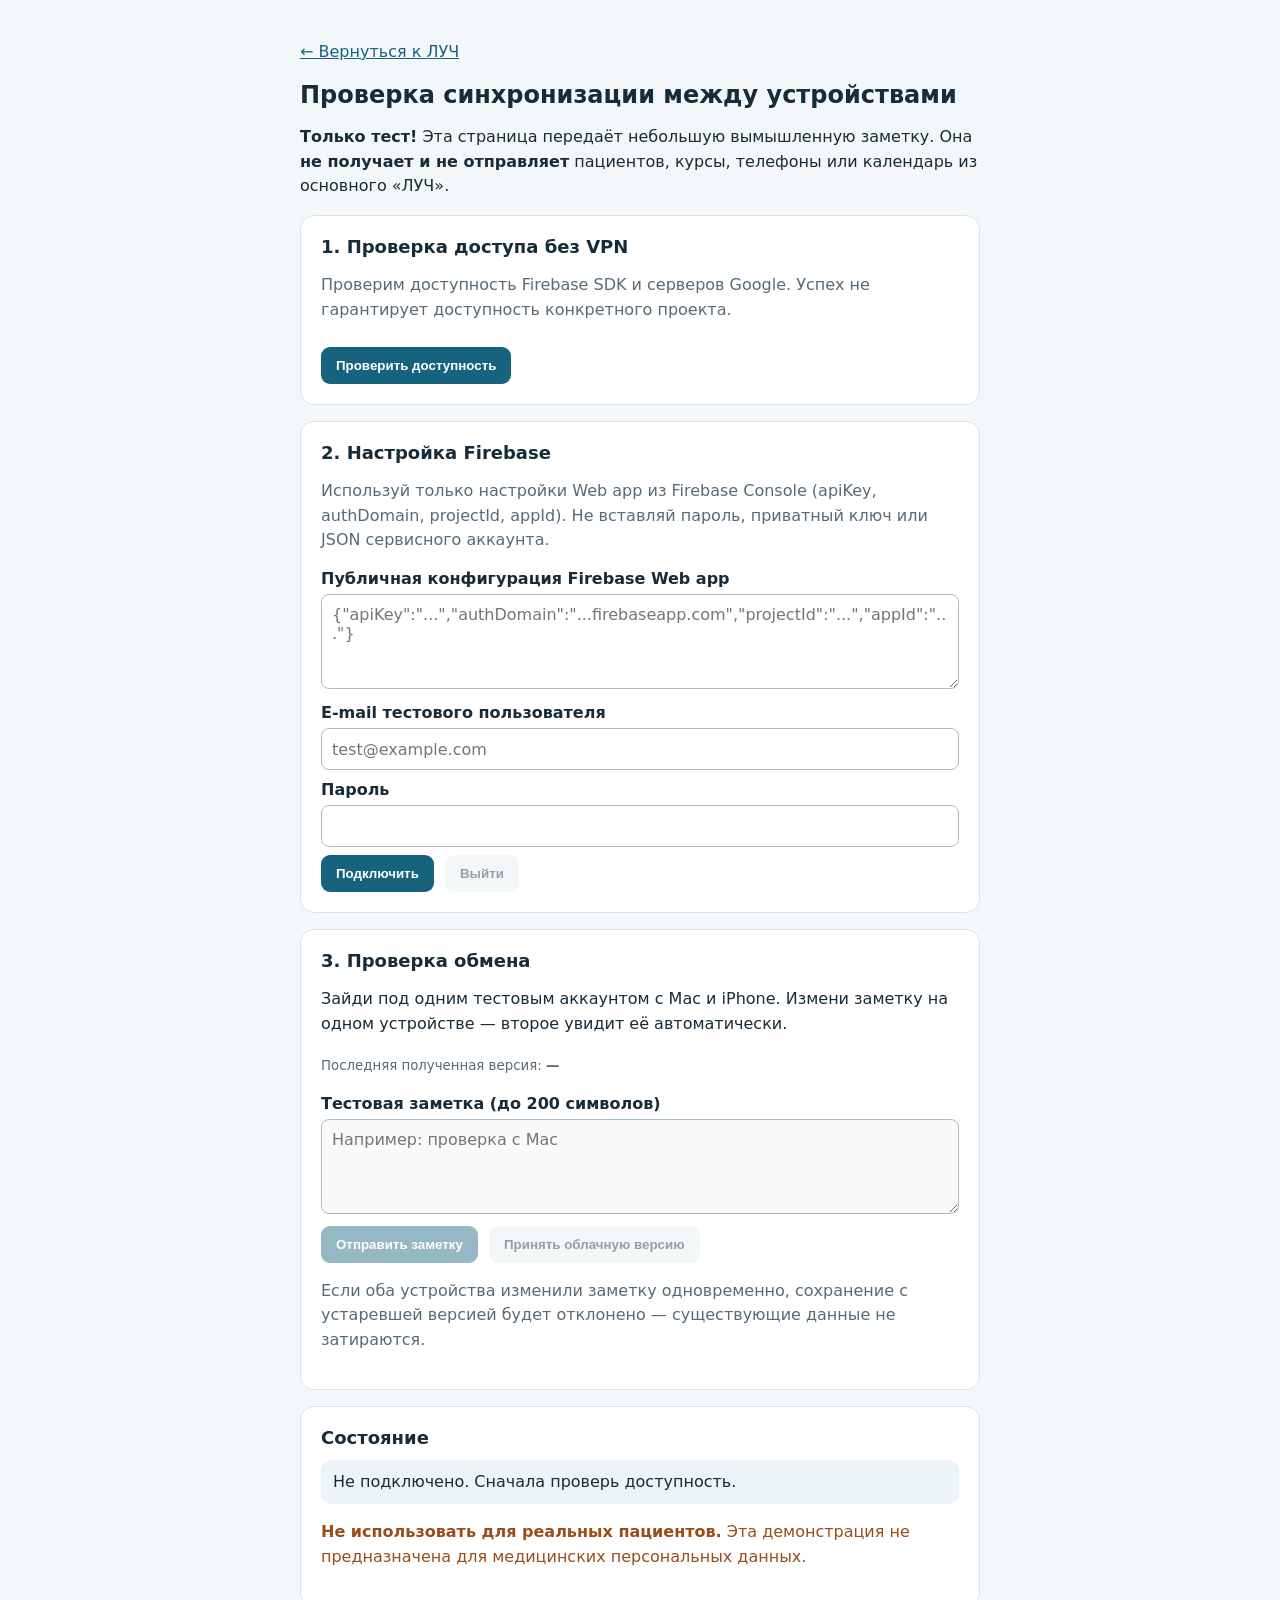
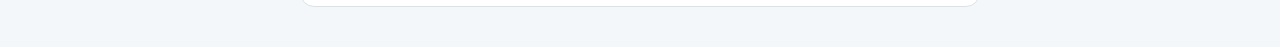
==== sync-lab.html @ bc5dfca0 "Publish LUCH from private main 293f0259989a" ====
<!doctype html>
<html lang="ru">
<head>
<meta charset="utf-8">
<meta name="viewport" content="width=device-width,initial-scale=1">
<meta name="robots" content="noindex,nofollow">
<title>ЛУЧ · Проверка синхронизации</title>
<style>
:root{font-family:system-ui,-apple-system,sans-serif;background:#f4f7f9;color:#172b38;font-size:16px}
*{box-sizing:border-box}body{margin:0;padding:24px 16px}.wrap{max-width:680px;margin:auto}
h1{font-size:24px;margin:0 0 8px}h2{font-size:18px;margin:0 0 12px}
p{line-height:1.55}small,.muted{color:#586a76}.panel{background:white;border:1px solid #d9e3e7;border-radius:14px;padding:20px;margin:16px 0}
label{font-weight:650;display:block;margin:10px 0 6px}textarea,input{width:100%;border:1px solid #a9bbc4;border-radius:8px;padding:10px;font:inherit;min-height:42px}
textarea{min-height:95px;resize:vertical}button{border:0;border-radius:9px;background:#17637e;color:white;padding:11px 15px;margin:8px 6px 0 0;cursor:pointer;font-weight:650}
button:disabled{opacity:.45;cursor:not-allowed}.secondary{background:#e7eef1;color:#172b38}
#status{white-space:pre-wrap;background:#edf4f7;border-radius:10px;padding:12px;min-height:44px}
a{color:#17637e}strong{font-weight:750}.warn{color:#9a4c1b}
</style>
</head>
<body>
<main class="wrap">
<p><a href="./index.html">← Вернуться к ЛУЧ</a></p>
<h1>Проверка синхронизации между устройствами</h1>
<p><strong>Только тест!</strong> Эта страница передаёт небольшую вымышленную заметку. Она <strong>не получает и не отправляет</strong> пациентов, курсы, телефоны или календарь из основного «ЛУЧ».</p>
<section class="panel">
<h2>1. Проверка доступа без VPN</h2>
<p class="muted">Проверим доступность Firebase SDK и серверов Google. Успех не гарантирует доступность конкретного проекта.</p>
<button type="button" id="network-check">Проверить доступность</button>
</section>
<section class="panel">
<h2>2. Настройка Firebase</h2>
<p class="muted">Используй только настройки Web app из Firebase Console (apiKey, authDomain, projectId, appId). Не вставляй пароль, приватный ключ или JSON сервисного аккаунта.</p>
<label for="firebase-config">Публичная конфигурация Firebase Web app</label>
<textarea id="firebase-config" placeholder='{"apiKey":"...","authDomain":"...firebaseapp.com","projectId":"...","appId":"..."}' spellcheck="false"></textarea>
<label for="email">E-mail тестового пользователя</label>
<input type="email" id="email" autocomplete="username" placeholder="test@example.com">
<label for="password">Пароль</label>
<input type="password" id="password" autocomplete="current-password">
<button type="button" id="sign-in">Подключить</button>
<button type="button" id="sign-out" class="secondary" disabled>Выйти</button>
</section>
<section class="panel">
<h2>3. Проверка обмена</h2>
<p>Зайди под одним тестовым аккаунтом с Mac и iPhone. Измени заметку на одном устройстве — второе увидит её автоматически.</p>
<p><small>Последняя полученная версия: <strong id="remote-version">—</strong></small></p>
<label for="pilot-text">Тестовая заметка (до 200 символов)</label>
<textarea id="pilot-text" maxlength="200" disabled placeholder="Например: проверка с Mac"></textarea>
<button type="button" id="save-note" disabled>Отправить заметку</button>
<button type="button" id="reload-note" class="secondary" disabled>Принять облачную версию</button>
<p class="muted">Если оба устройства изменили заметку одновременно, сохранение с устаревшей версией будет отклонено — существующие данные не затираются.</p>
</section>
<section class="panel">
<h2>Состояние</h2>
<div id="status" role="status" aria-live="polite">Не подключено. Сначала проверь доступность.</div>
<p class="warn"><strong>Не использовать для реальных пациентов.</strong> Эта демонстрация не предназначена для медицинских персональных данных.</p>
</section>
</main>
<script type="module" src="./sync-lab.mjs"></script>
</body>
</html>
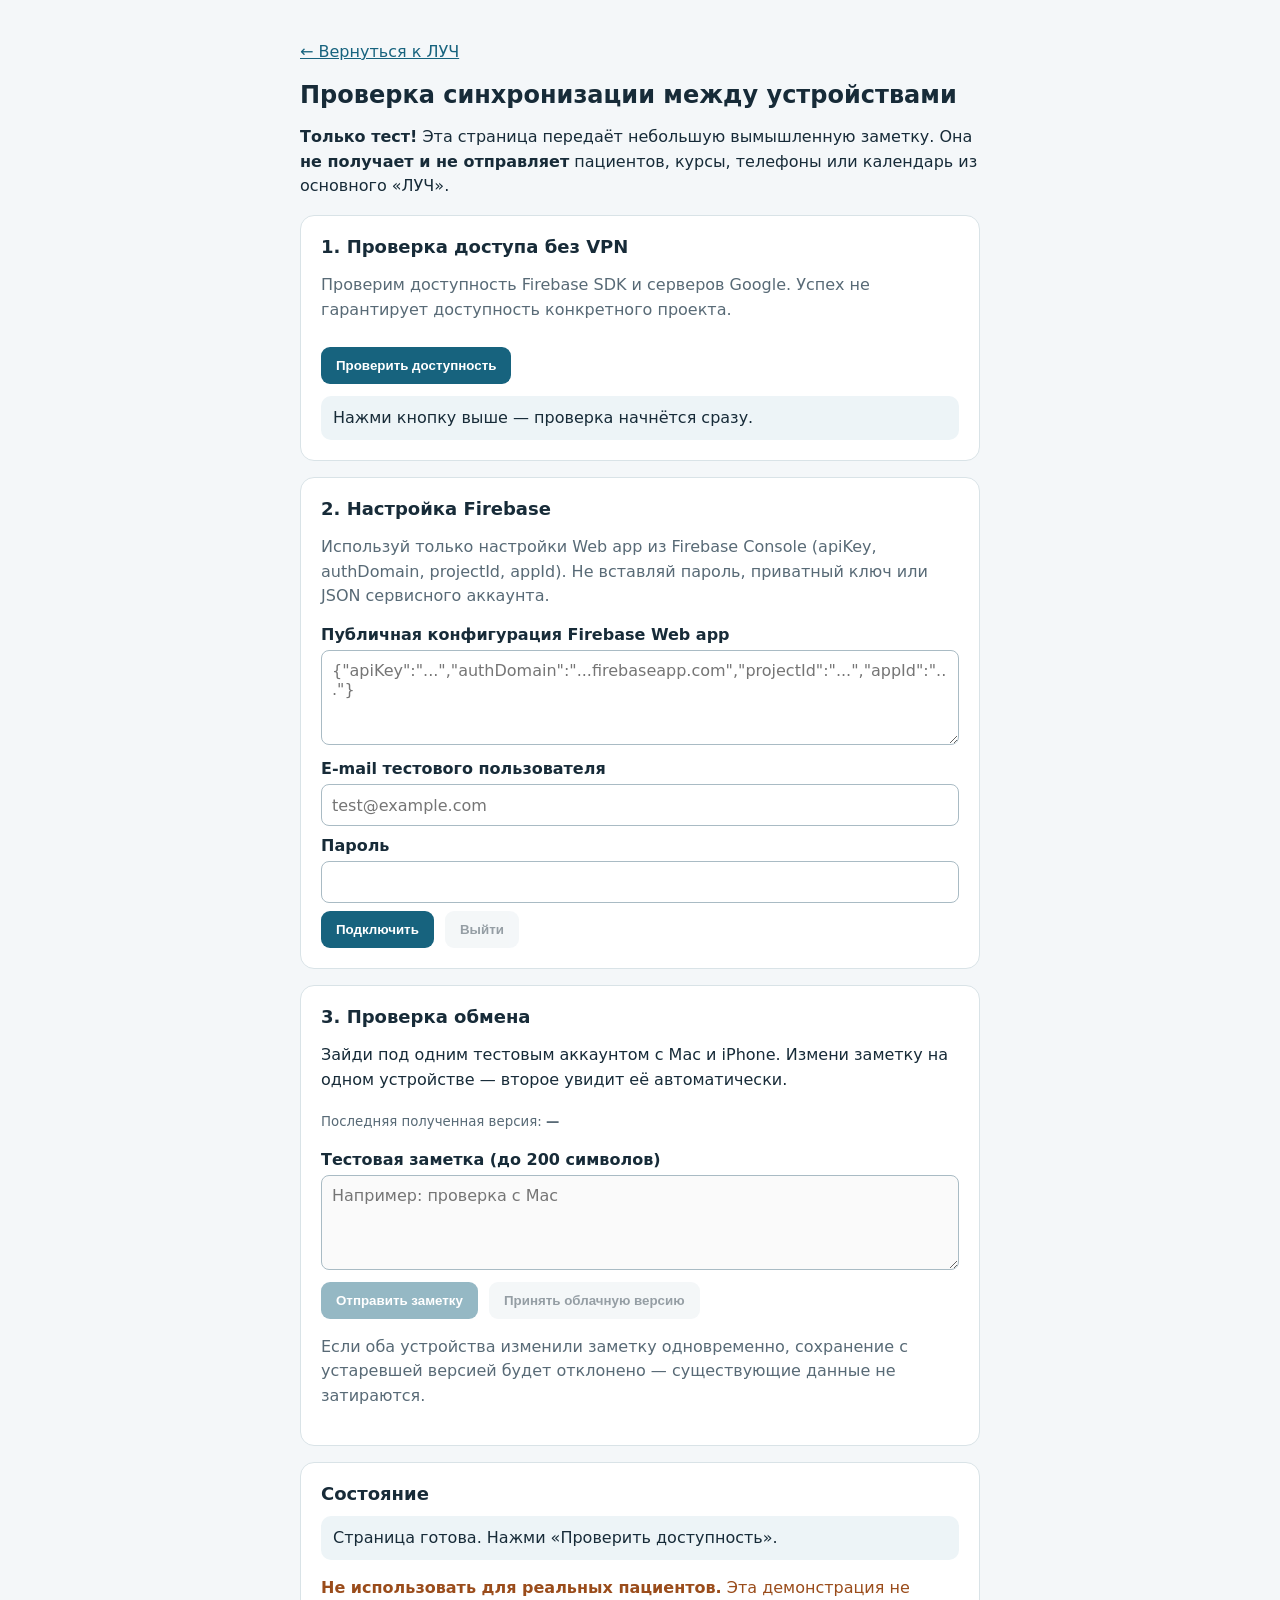
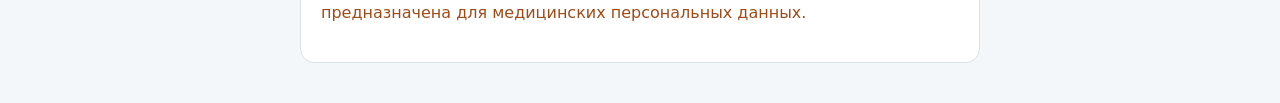
==== commit 65fcecf7: "Publish LUCH from private main bc9509f49ab5" ====
--- a/sync-lab.html
+++ b/sync-lab.html
@@ -13,6 +13,7 @@
 label{font-weight:650;display:block;margin:10px 0 6px}textarea,input{width:100%;border:1px solid #a9bbc4;border-radius:8px;padding:10px;font:inherit;min-height:42px}
 textarea{min-height:95px;resize:vertical}button{border:0;border-radius:9px;background:#17637e;color:white;padding:11px 15px;margin:8px 6px 0 0;cursor:pointer;font-weight:650}
 button:disabled{opacity:.45;cursor:not-allowed}.secondary{background:#e7eef1;color:#172b38}
+#network-results{margin-top:12px;white-space:pre-wrap;background:#edf4f7;border-radius:10px;padding:12px;min-height:44px}
 #status{white-space:pre-wrap;background:#edf4f7;border-radius:10px;padding:12px;min-height:44px}
 a{color:#17637e}strong{font-weight:750}.warn{color:#9a4c1b}
 </style>
@@ -26,6 +27,7 @@
 <h2>1. Проверка доступа без VPN</h2>
 <p class="muted">Проверим доступность Firebase SDK и серверов Google. Успех не гарантирует доступность конкретного проекта.</p>
 <button type="button" id="network-check">Проверить доступность</button>
+<div id="network-results" role="status" aria-live="polite" class="network-results">Результат проверки появится здесь.</div>
 </section>
 <section class="panel">
 <h2>2. Настройка Firebase</h2>
@@ -55,6 +57,61 @@
 <p class="warn"><strong>Не использовать для реальных пациентов.</strong> Эта демонстрация не предназначена для медицинских персональных данных.</p>
 </section>
 </main>
-<script type="module" src="./sync-lab.mjs"></script>
+<script>
+(function () {
+  // This small network check runs independently of Firebase modules.
+  // The button works even when JavaScript modules are blocked by the network.
+  const button = document.getElementById('network-check');
+  const output = document.getElementById('status');
+  const networkOutput = document.getElementById('network-results');
+  const endpoints = [
+    ['Firebase SDK', 'https://www.gstatic.com/firebasejs/13.3.0/firebase-app.js'],
+    ['Firestore', 'https://firestore.googleapis.com/'],
+    ['Авторизация', 'https://identitytoolkit.googleapis.com/']
+  ];
+  output.textContent = 'Страница готова. Нажми «Проверить доступность».';
+  networkOutput.textContent = 'Нажми кнопку выше — проверка начнётся сразу.';
+  button.addEventListener('click', async function () {
+    button.disabled = true;
+    const results = endpoints.map(function (entry) { return entry[0] + ': проверяется…'; });
+    const show = function () {
+      const message = 'Результат сетевой проверки (без VPN):\n' +
+        results.join('\n') +
+        '\nОтвет сервера — это ещё не проверка входа в Firebase.';
+      output.textContent = message;
+      networkOutput.textContent = message;
+    };
+    show(); // Immediate visual feedback, before slow network requests.
+    try {
+      await Promise.all(endpoints.map(async function (entry, index) {
+        const name = entry[0], url = entry[1];
+        const controller = typeof AbortController === 'function' ? new AbortController() : null;
+        let timer;
+        try {
+          const options = {mode: 'no-cors', cache: 'no-store'};
+          if (controller) options.signal = controller.signal;
+          const request = fetch(url, options).then(function () { return true; });
+          const deadline = new Promise(function (resolve) {
+            timer = setTimeout(function () {
+              if (controller) controller.abort();
+              resolve(false);
+            }, 8000);
+          });
+          const received = await Promise.race([request, deadline]);
+          results[index] = name + ': ' + (received ? 'сервер ответил' : 'нет ответа за 8 секунд');
+        } catch (error) {
+          results[index] = name + ': ошибка соединения';
+        } finally {
+          clearTimeout(timer);
+          show();
+        }
+      }));
+    } finally {
+      button.disabled = false;
+    }
+  });
+})();
+</script>
+<script type="module" src="./sync-lab.mjs?v=2" onerror="document.getElementById('status').textContent='Не удалось загрузить модуль синхронизации. Проверь соединение и обнови страницу.';"></script>
 </body>
 </html>
